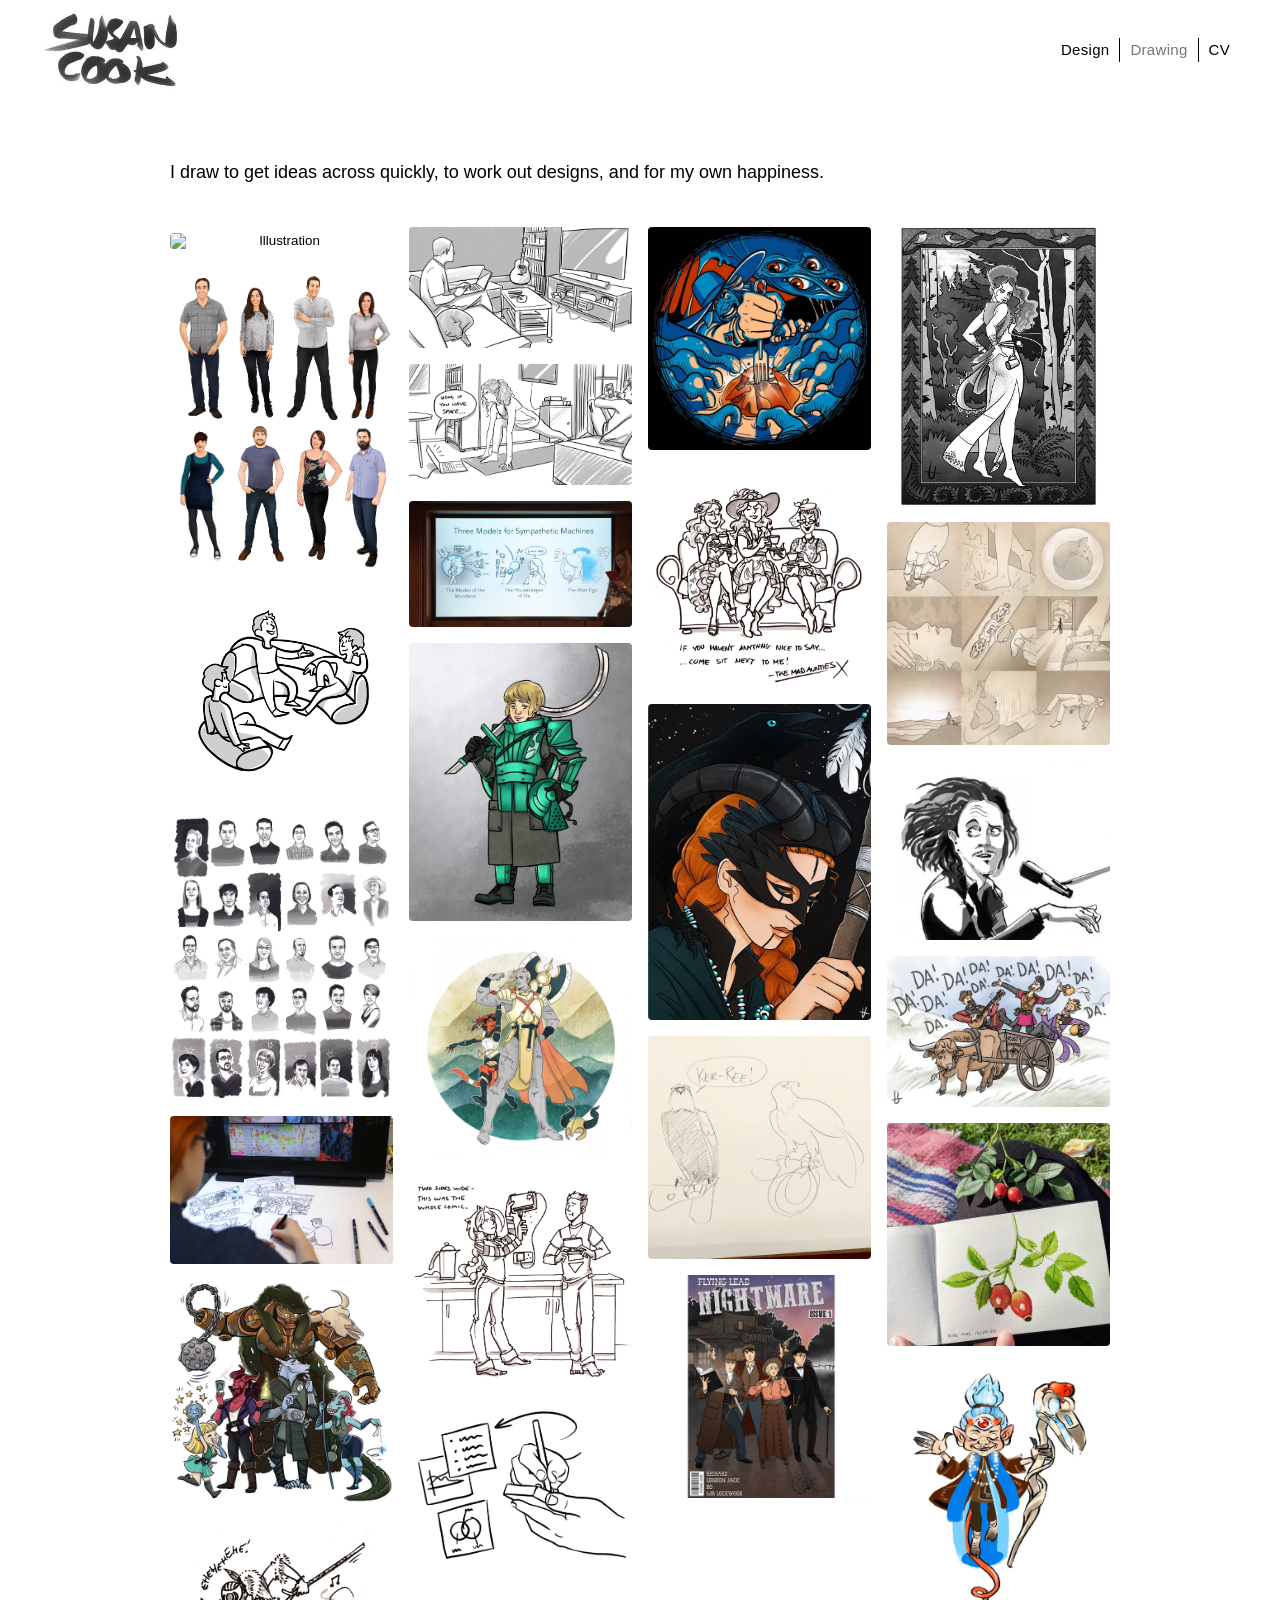
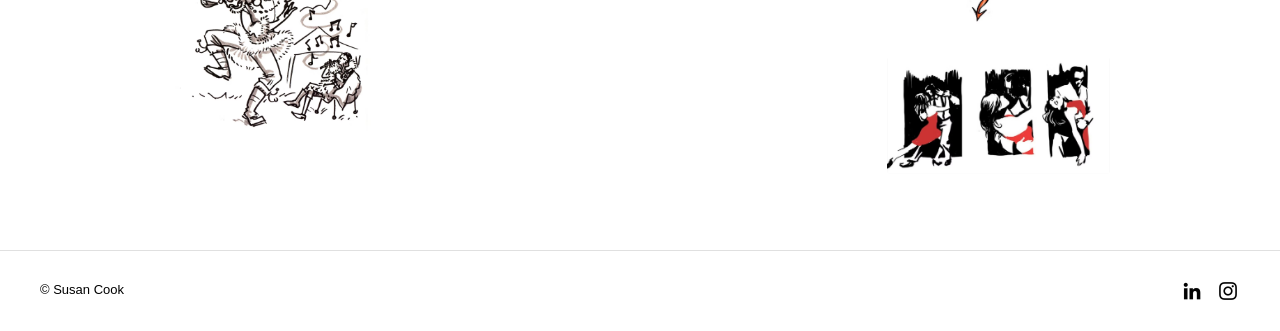
==== drawing.html @ d1df6738 "Asset and code initial commit" ====
<!DOCTYPE html>
<html lang="en">
<head>
  <meta charset="UTF-8">
  <meta name="viewport" content="width=device-width, initial-scale=1">
  <title>Drawing | Susan Cook</title>
  <meta name="description" content="Drawings and illustrations by Susan Cook">
  <link rel="stylesheet" href="assets/css/style.css">
  <link rel="icon" href="assets/images/logo.jpeg" type="image/jpeg">
</head>
<body>
  <header class="site-header">
    <div class="header-inner">
      <a class="logo" href="index.html" aria-label="Susan Cook home">
        <img src="assets/images/logo.jpeg" alt="Susan Cook" width="147" height="80">
      </a>
      <nav aria-label="Main">
        <ul class="site-nav">
          <li><a href="design.html">Design</a></li>
          <li><a class="active" href="drawing.html">Drawing</a></li>
          <li><a href="cv.html">CV</a></li>
        </ul>
      </nav>
    </div>
  </header>

  <main>
    <div class="page-inner">
      <p class="lead">I draw to get ideas across quickly, to work out designs, and for my own happiness.</p>

      <div class="drawing-grid">
        <button type="button" class="drawing-item"><img src="assets/images/drawing/selfportrait,avif" alt="Illustration" loading="lazy"></button>
        <button type="button" class="drawing-item"><img src="assets/images/drawing/teamportraits.avif" alt="Portraits" loading="lazy"></button>
        <button type="button" class="drawing-item"><img src="assets/images/drawing/concept1.avif" alt="Sketching storyboards" loading="lazy"></button>
        <button type="button" class="drawing-item"><img src="assets/images/drawing/busts.avif" alt="Simple characters sitting" loading="lazy"></button>
        <button type="button" class="drawing-item"><img src="assets/images/drawing/suework.avif" alt="Cards" loading="lazy"></button>
        <button type="button" class="drawing-item"><img src="assets/images/drawing/euthor.avif" alt="Roleplaying game group" loading="lazy"></button>
        <button type="button" class="drawing-item"><img src="assets/images/drawing/arhan.avif" alt="Dancing man" loading="lazy"></button>
        <button type="button" class="drawing-item"><img src="assets/images/drawing/roomsketch1.avif" alt="Man and cat" loading="lazy"></button>
        <button type="button" class="drawing-item"><img src="assets/images/drawing/roomsketch2.avif" alt="No space for yoga" loading="lazy"></button>
        <button type="button" class="drawing-item"><img src="assets/images/drawing/talk1.avif" alt="Presentation about AI" loading="lazy"></button>
        <button type="button" class="drawing-item"><img src="assets/images/drawing/olmae.avif" alt="Sketch of hands" loading="lazy"></button>
        <button type="button" class="drawing-item"><img src="assets/images/drawing/characterconcept.avif" alt="Armoured character concept" loading="lazy"></button>
        <button type="button" class="drawing-item"><img src="assets/images/drawing/tsw.avif" alt="Roleplay character drawing" loading="lazy"></button>
        <button type="button" class="drawing-item"><img src="assets/images/drawing/concept2.avif" alt="Webcomic tribute" loading="lazy"></button>
        <button type="button" class="drawing-item"><img src="assets/images/drawing/lukas.avif" alt="Life drawing of hawk" loading="lazy"></button>
        <button type="button" class="drawing-item"><img src="assets/images/drawing/summerdress.avif" alt="Comic book cover" loading="lazy"></button>
        <button type="button" class="drawing-item"><img src="assets/images/drawing/wintermark.avif" alt="Dramatic roleplaying game moment" loading="lazy"></button>
        <button type="button" class="drawing-item"><img src="assets/images/drawing/birdsketch.avif" alt="Three aunties" loading="lazy"></button>
        <button type="button" class="drawing-item"><img src="assets/images/drawing/flyinglead.avif" alt="LRP portrait" loading="lazy"></button>
        <button type="button" class="drawing-item"><img src="assets/images/drawing/wintermark2.avif" alt="LRP portrait" loading="lazy"></button>
        <button type="button" class="drawing-item"><img src="assets/images/drawing/shortstorythumbs.avif" alt="Witchy character design" loading="lazy"></button>
        <button type="button" class="drawing-item"><img src="assets/images/drawing/timminchin.avif" alt="Medieval band" loading="lazy"></button>
        <button type="button" class="drawing-item"><img src="assets/images/drawing/rustycompass.avif" alt="Watercolour sketch" loading="lazy"></button>
        <button type="button" class="drawing-item"><img src="assets/images/drawing/watercolour.avif" alt="Podcast covers" loading="lazy"></button>
        <button type="button" class="drawing-item"><img src="assets/images/drawing/ethel.avif" alt="Portrait of Tim Minchin" loading="lazy"></button>
        <button type="button" class="drawing-item"><img src="assets/images/drawing/dancing.avif" alt="Watercolour sketch" loading="lazy"></button>
      </div>
    </div>
  </main>

  <footer class="site-footer">
    <hr class="footer-rule">
    <div class="footer-inner">
      <p class="copyright">&copy; Susan Cook</p>
      <ul class="social-links">
        <li>
          <a href="https://www.linkedin.com/in/susan-cook-65aa061a/" target="_blank" rel="noopener noreferrer" aria-label="LinkedIn">
            <img src="assets/images/icon-linkedin.png" alt="" width="24" height="24">
          </a>
        </li>
        <li>
          <a href="https://www.instagram.com/suekatcook/" target="_blank" rel="noopener noreferrer" aria-label="Instagram">
            <img src="assets/images/icon-instagram.png" alt="" width="24" height="24">
          </a>
        </li>
      </ul>
    </div>
  </footer>

  <div id="lightbox" class="lightbox" aria-hidden="true" role="dialog" aria-label="Image viewer">
    <button type="button" class="lightbox-close" aria-label="Close">&times;</button>
    <button type="button" class="lightbox-prev" aria-label="Previous image">&#8249;</button>
    <img src="" alt="">
    <button type="button" class="lightbox-next" aria-label="Next image">&#8250;</button>
  </div>

  <script src="assets/js/main.js"></script>
</body>
</html>
---- assets/css/style.css ----
:root {
  --site-width: 980px;
  --text: #000000;
  --text-muted: #757575;
  --text-hover: #757575;
  --bg: #ffffff;
  --footer-bg: #ffffff;
  --line: #000000;
  --button-bg: #3b3b3b;
  --button-bg-hover: #757575;
  --button-text: #ffffff;
--font-heading: "Helvetica Neue", Helvetica, Arial, sans-serif;
  --font-body: "Helvetica Neue", Helvetica, Arial, sans-serif;
  --transition: 0.4s ease;
}

*,
*::before,
*::after {
  box-sizing: border-box;
}

html {
  scroll-behavior: smooth;
}

body {
  margin: 0;
  min-height: 100vh;
  display: flex;
  flex-direction: column;
  background: var(--bg);
  color: var(--text);
  font-family: var(--font-body);
  font-weight: 300; /* Applies the thinner typeface globally */
  font-size: 16px;
  line-height: 1.6;
}

/* Typography Updates */
body, .site-nav, .cv-section {
  font-family: var(--font-heading);
  font-weight: 300; 
}

.cv-section h2 {
  font-weight: 600; 
  font-size: 22px;
}

.cv-entry h3 {
  font-weight: 600;
  font-size: 18px;
}

img {
  max-width: 100%;
  height: auto;
  display: block;
}

a {
  color: inherit;
  text-decoration: none;
}

a:hover {
  color: var(--text-hover);
}

.site-header,
.site-footer {
  width: 100%;
}

.site-header {
  position: sticky;
  top: 0;
  z-index: 100;
  background: var(--bg);
}

.header-inner,
.footer-inner {
  width: 100%;
  margin: 0 auto;
  padding: 0 40px; 
}

.page-inner {
  width: min(100%, var(--site-width));
  margin: 0 auto;
  padding: 0 20px;
}

.site-nav {
  display: flex;
  align-items: center;
  list-style: none;
  margin: 0;
  padding: 0;
  font-family: var(--font-heading);
  font-size: 18px; /* Increased from 15px */
  font-weight: 100; /* Added thinner typeface */
  letter-spacing: 0.02em;
}

.header-inner {
  display: flex;
  align-items: center;
  justify-content: space-between;
  min-height: 100px;
}

.logo img {
  width: 147px;
  height: auto;
}

.site-nav {
  display: flex;
  align-items: center;
  list-style: none;
  margin: 0;
  padding: 0;
  font-family: var(--font-heading);
  font-size: 15px;
  letter-spacing: 0.02em;
}

.site-nav li + li {
  border-left: 1px solid var(--line);
}

.site-nav a {
  display: block;
  padding: 0 10px;
  transition: color var(--transition);
}

.site-nav a.active {
  color: var(--text-muted);
}

main {
  flex: 1;
}

.page-inner {
  padding-top: 40px;
  padding-bottom: 60px;
}

.site-footer {
  background: var(--footer-bg);
  margin-top: auto;
}

.footer-rule {
  border: 0;
  border-top: 1px solid #e0e0e0;
  margin: 0;
}

.footer-inner {
  display: flex;
  align-items: center;
  justify-content: space-between;
  gap: 20px;
  min-height: 80px;
  padding-top: 16px;
  padding-bottom: 16px;
}

.copyright {
  margin: 0;
  font-size: 13px;
  letter-spacing: normal;
}

.social-links {
  display: flex;
  gap: 12px;
  list-style: none;
  margin: 0;
  padding: 0;
}

.social-links a {
  display: block;
  width: 24px;
  height: 24px;
}

.social-links img {
  width: 24px;
  height: 24px;
  object-fit: cover;
}

/* Home */
.home-hero {
  display: flex;
  flex-direction: row;
  align-items: center;
  justify-content: center;
  gap: 60px;
  padding: 40px 20px 80px;
  max-width: 1000px;
  margin: 0 auto;
}

.hero-content {
  text-align: left;
}

.headshot {
  width: 400px;
  max-width: 40vw;
  aspect-ratio: 1;
  border-radius: 50%;
  object-fit: cover;
  margin-bottom: 0; /* Removed margin */
}

.home-hero h1 {
  font-family: var(--font-heading);
  font-size: 42px;
  font-weight: 100;
  line-height: 1.2;
  margin: 0 0 24px;
  max-width: 700px;
}

.home-hero .intro {
  max-width: 640px;
  margin: 0 0 16px;
  font-size: 16px;
}

.home-links {
  display: flex;
  flex-direction: row; /* Horizontal alignment */
  align-items: center;
  gap: 18px;
  margin-top: 36px;
}

.btn-link {
  display: inline-flex;
  align-items: center;
  justify-content: center;
  min-width: 120px; /* Reduced to fit side-by-side better */
  padding: 12px 28px;
  background: var(--button-bg);
  color: var(--button-text);
  font-family: var(--font-body);
  font-size: 15px;
  border-radius: 50px; /* Added rounded corners */
  transition: background-color var(--transition), color var(--transition);
}

.btn-link:hover {
  background: #e3a82b; /* Mustard yellow */
  color: var(--button-text);
}

.fade-rise {
  opacity: 0;
  transform: translateY(24px);
  transition: opacity 0.8s cubic-bezier(0.37, 0, 0.63, 1),
    transform 0.8s cubic-bezier(0.37, 0, 0.63, 1);
}

.fade-rise.is-visible {
  opacity: 1;
  transform: translateY(0);
}

/* Content pages */
.page-title {
  font-family: var(--font-heading);
  font-size: 28px;
  font-weight: 100;
  margin: 0 0 24px;
}

.lead {
  font-size: 18px;
  margin-bottom: 40px;
}

/* Design */
.design-section {
  display: grid;
  grid-template-columns: 1fr 1fr;
  gap: 40px;
  align-items: center; /* Changed from start to center */
  margin-bottom: 64px;
}

.design-section.reverse .design-copy {
  order: 2;
}

.design-section.reverse .design-gallery-wrap {
  order: 1;
}

.design-section h2 {
  display: inline-block;
  font-family: var(--font-heading);
  font-size: 28px;
  font-weight: 600;
  margin: 0 8px 8px 0;
}

.design-section h2::after {
  content: " |";
  font-weight: 300;
  color: #000;
}

.design-section h3 {
  display: inline-block;
  font-family: var(--font-body);
  font-size: 24px;
  font-weight: 300;
  margin: 0 0 16px;
  color: #333;
}

.design-section p {
  margin: 0 0 12px;
}

.design-gallery {
  position: relative;
  width: 100%;
  aspect-ratio: 1 / 1; /* Changed from 4 / 3 to make it square */
  overflow: hidden;
  background: #f5f5f5;
  cursor: pointer; 
}

.design-gallery img {
  position: absolute;
  inset: 0;
  width: 100%;
  height: 100%;
  object-fit: cover;
  opacity: 0;
  transition: opacity 2s ease-in-out;
}

.design-gallery img.active {
  opacity: 1;
}

.gallery-dots {
  position: absolute;
  bottom: 12px;
  left: 50%;
  transform: translateX(-50%);
  display: flex;
  gap: 8px;
  z-index: 2;
}

.gallery-dots button {
  width: 8px;
  height: 8px;
  border: 0;
  border-radius: 50%;
  padding: 0;
  background: rgba(255, 255, 255, 0.5);
  cursor: pointer;
}

.gallery-dots button.active {
  background: #ffffff;
}

.caption {
  position: absolute;
  bottom: 0;
  left: 0;
  width: 100%;
  padding: 24px 16px 12px;
  background: linear-gradient(to bottom, transparent, rgba(255, 255, 255, 0.9) 40%);
  color: #000;
  font-weight: bold;
  font-family: var(--font-body);
  z-index: 3;
  opacity: 0;
  transition: opacity 0.3s ease;
  pointer-events: none; /* Prevents caption from interfering with lightbox clicks */
}

.design-gallery:hover img.active + .caption {
  opacity: 1;
}

/* Drawing */
.drawing-grid {
  column-count: 4;
  column-gap: 16px;
  width: 100%;
}

.drawing-item {
  border: 0;
  padding: 0;
  background: none;
  cursor: zoom-in;
  width: 100%;
  margin-bottom: 16px;
  display: inline-block;
  break-inside: avoid; /* Prevents images from splitting across columns */
  transition: transform 0.2s ease, opacity 0.2s ease;
}

.drawing-item:hover {
  transform: scale(1.02);
  opacity: 0.8;
}

.drawing-item img {
  width: 100%;
  height: auto;
  border-radius: 4px; /* Optional: adds a slight rounding to match modern layouts */
}

/* CV */
/* CV Grid Layout */
.cv-section {
  display: grid;
  grid-template-columns: 250px 1fr;
  border-top: 1px solid #dcdcdc;
  padding-top: 40px;
  margin-bottom: 40px;
}

/* Force section titles to the left column */
.cv-section > h2 {
  grid-column: 1;
  margin: 0;
}

/* Force articles and skill lists to the right column */
.cv-section > article, 
.cv-section > ul {
  grid-column: 2;
}

/* Sub-grid to align dates and roles */
.cv-entry {
  display: grid;
  grid-template-columns: 150px 1fr;
  column-gap: 20px;
  row-gap: 8px;
  margin-bottom: 40px;
}

.cv-entry .dates {
  grid-column: 1;
  grid-row: 1;
  margin: 0;
  font-size: 14px;
}

.cv-entry h3 {
  font-weight: 300;
  font-size: 20px;
  margin: 0 0 8px;
  display: flex;
  flex-direction: column; /* Forces the link and text onto separate lines */
  gap: 4px;
}

.cv-entry p:not(.dates) {
  grid-column: 2;
  grid-row: 2;
  margin: 0;
}

.cv-section {
  margin-bottom: 48px;
}

.cv-section h2 {
  font-family: var(--font-heading);
  font-size: 32px;
  font-weight: 100;
  margin: 0 0 24px;
}

.cv-entry {
  margin-bottom: 28px;
}

.cv-entry .dates {
  margin: 0 0 4px;
  font-size: 16px;
}

.cv-entry h3 {
  font-size: 22px;
  font-weight: normal;
  margin: 0 0 8px;
}

.cv-entry h3 a {
  font-weight: 600;
  text-decoration: underline;
  text-underline-offset: 2px;
}

.cv-entry p {
  margin: 0;
}

.cv-skills {
  list-style: disc;
  padding-left: 1.3em;
  margin: 0;
}

.cv-skills li {
  margin-bottom: 8px;
}

/* Lightbox */
.lightbox {
  position: fixed;
  inset: 0;
  z-index: 1000;
  display: none;
  align-items: center;
  justify-content: center;
  background: rgba(0, 0, 0, 0.9);
  padding: 24px;
}

.lightbox.open {
  display: flex;
}

.lightbox img {
  max-width: min(95vw, 1200px);
  max-height: 90vh;
  object-fit: contain;
}

.lightbox-close,
.lightbox-prev,
.lightbox-next {
  position: absolute;
  border: 0;
  background: transparent;
  color: #fff;
  font-size: 32px;
  cursor: pointer;
  line-height: 1;
  padding: 8px 16px;
}

.lightbox-close {
  top: 12px;
  right: 12px;
  font-size: 40px;
}

.lightbox-prev {
  left: 12px;
  top: 50%;
  transform: translateY(-50%);
}

.lightbox-next {
  right: 12px;
  top: 50%;
  transform: translateY(-50%);
}

@media (max-width: 768px) {
  .header-inner {
    flex-direction: column;
    gap: 16px;
    padding-top: 20px;
    padding-bottom: 20px;
    min-height: auto;
  }

  .design-section,
  .design-section.reverse .design-copy,
  .design-section.reverse .design-gallery-wrap {
    grid-template-columns: 1fr;
    order: unset;
  }

  .footer-inner {
    flex-direction: column;
    text-align: center;
  }

  .headshot {
    width: 280px;
  }

  .home-hero h1 {
    font-size: 32px;
  }
  
  .home-hero {
    flex-direction: column;
    text-align: center;
    gap: 20px;
  }
  
  .hero-content {
    text-align: center;
  }
  
  .headshot {
    max-width: 70vw;
    margin-bottom: 20px;
  }
  
  .home-links {
    flex-direction: column;
    width: 100%;
  }
  
  .btn-link {
    width: 100%;
  }
  .drawing-grid { 
    column-count: 2; 
  }
}

@media (max-width: 480px) {
  .drawing-grid { 
    column-count: 1; 
  }
}

@media (prefers-reduced-motion: reduce) {
  .fade-rise {
    opacity: 1;
    transform: none;
    transition: none;
  }

  .design-gallery img {
    transition: none;
  }
}
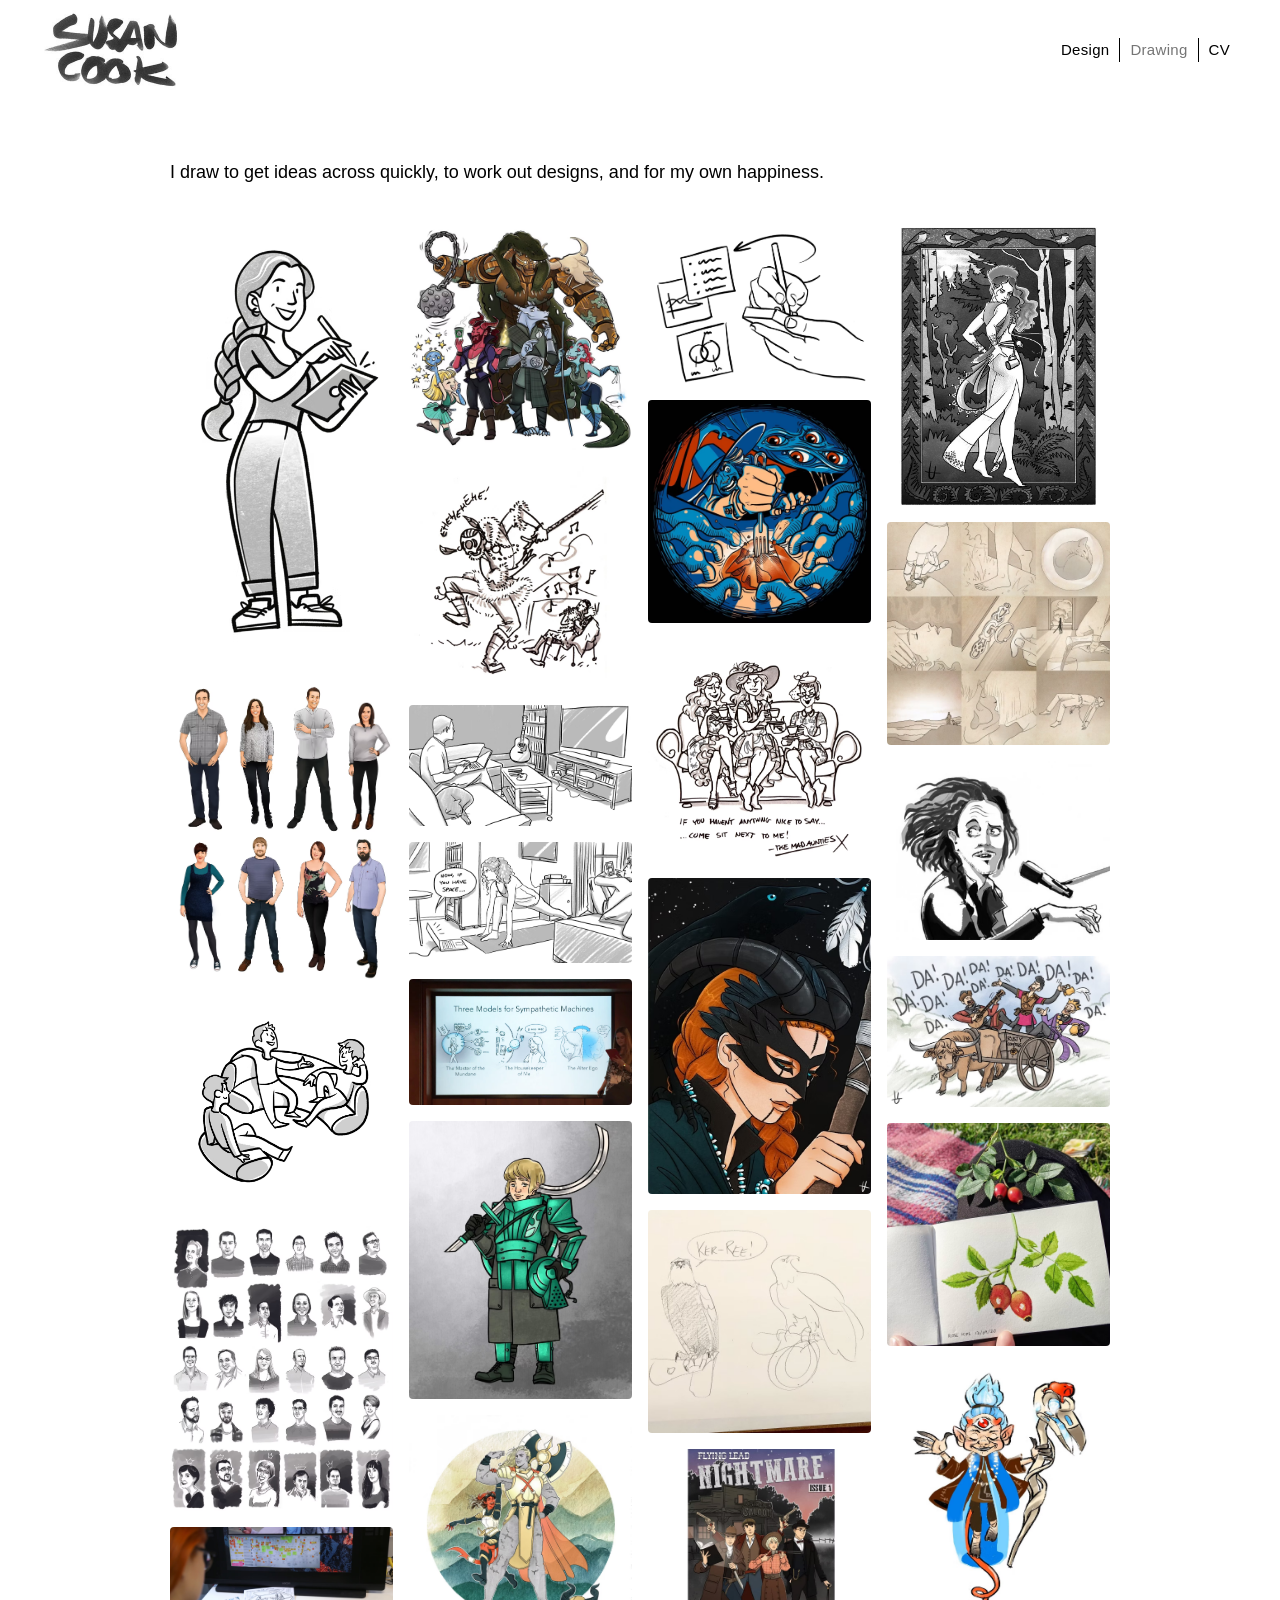
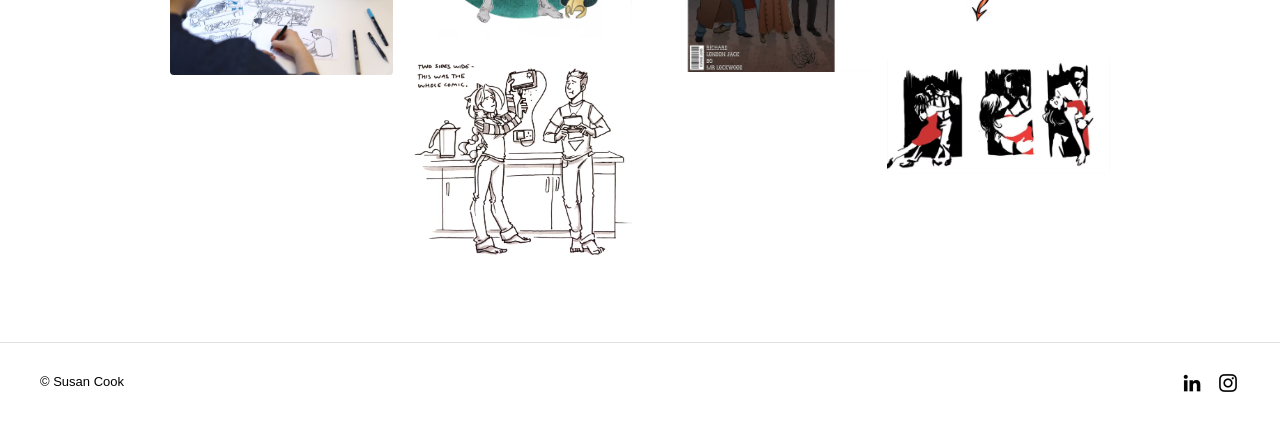
==== commit 5a10be90: "fixed comma in image bug" ====
--- a/drawing.html
+++ b/drawing.html
@@ -29,7 +29,7 @@
       <p class="lead">I draw to get ideas across quickly, to work out designs, and for my own happiness.</p>
 
       <div class="drawing-grid">
-        <button type="button" class="drawing-item"><img src="assets/images/drawing/selfportrait,avif" alt="Illustration" loading="lazy"></button>
+        <button type="button" class="drawing-item"><img src="assets/images/drawing/selfportrait.avif" alt="Illustration" loading="lazy"></button>
         <button type="button" class="drawing-item"><img src="assets/images/drawing/teamportraits.avif" alt="Portraits" loading="lazy"></button>
         <button type="button" class="drawing-item"><img src="assets/images/drawing/concept1.avif" alt="Sketching storyboards" loading="lazy"></button>
         <button type="button" class="drawing-item"><img src="assets/images/drawing/busts.avif" alt="Simple characters sitting" loading="lazy"></button>
--- a/assets/css/style.css
+++ b/assets/css/style.css
@@ -635,8 +635,33 @@
   .btn-link {
     width: 100%;
   }
-  .drawing-grid { 
-    column-count: 2; 
+  .drawing-grid {
+    column-count: 2;
+  }
+
+  .cv-section {
+    grid-template-columns: 1fr;
+  }
+
+  .cv-section > h2 {
+    grid-column: 1;
+    margin-bottom: 16px;
+  }
+
+  .cv-section > article,
+  .cv-section > ul {
+    grid-column: 1;
+  }
+
+  .cv-entry {
+    grid-template-columns: 1fr;
+  }
+
+  .cv-entry .dates,
+  .cv-entry h3,
+  .cv-entry p:not(.dates) {
+    grid-column: 1;
+    grid-row: auto;
   }
 }
 
